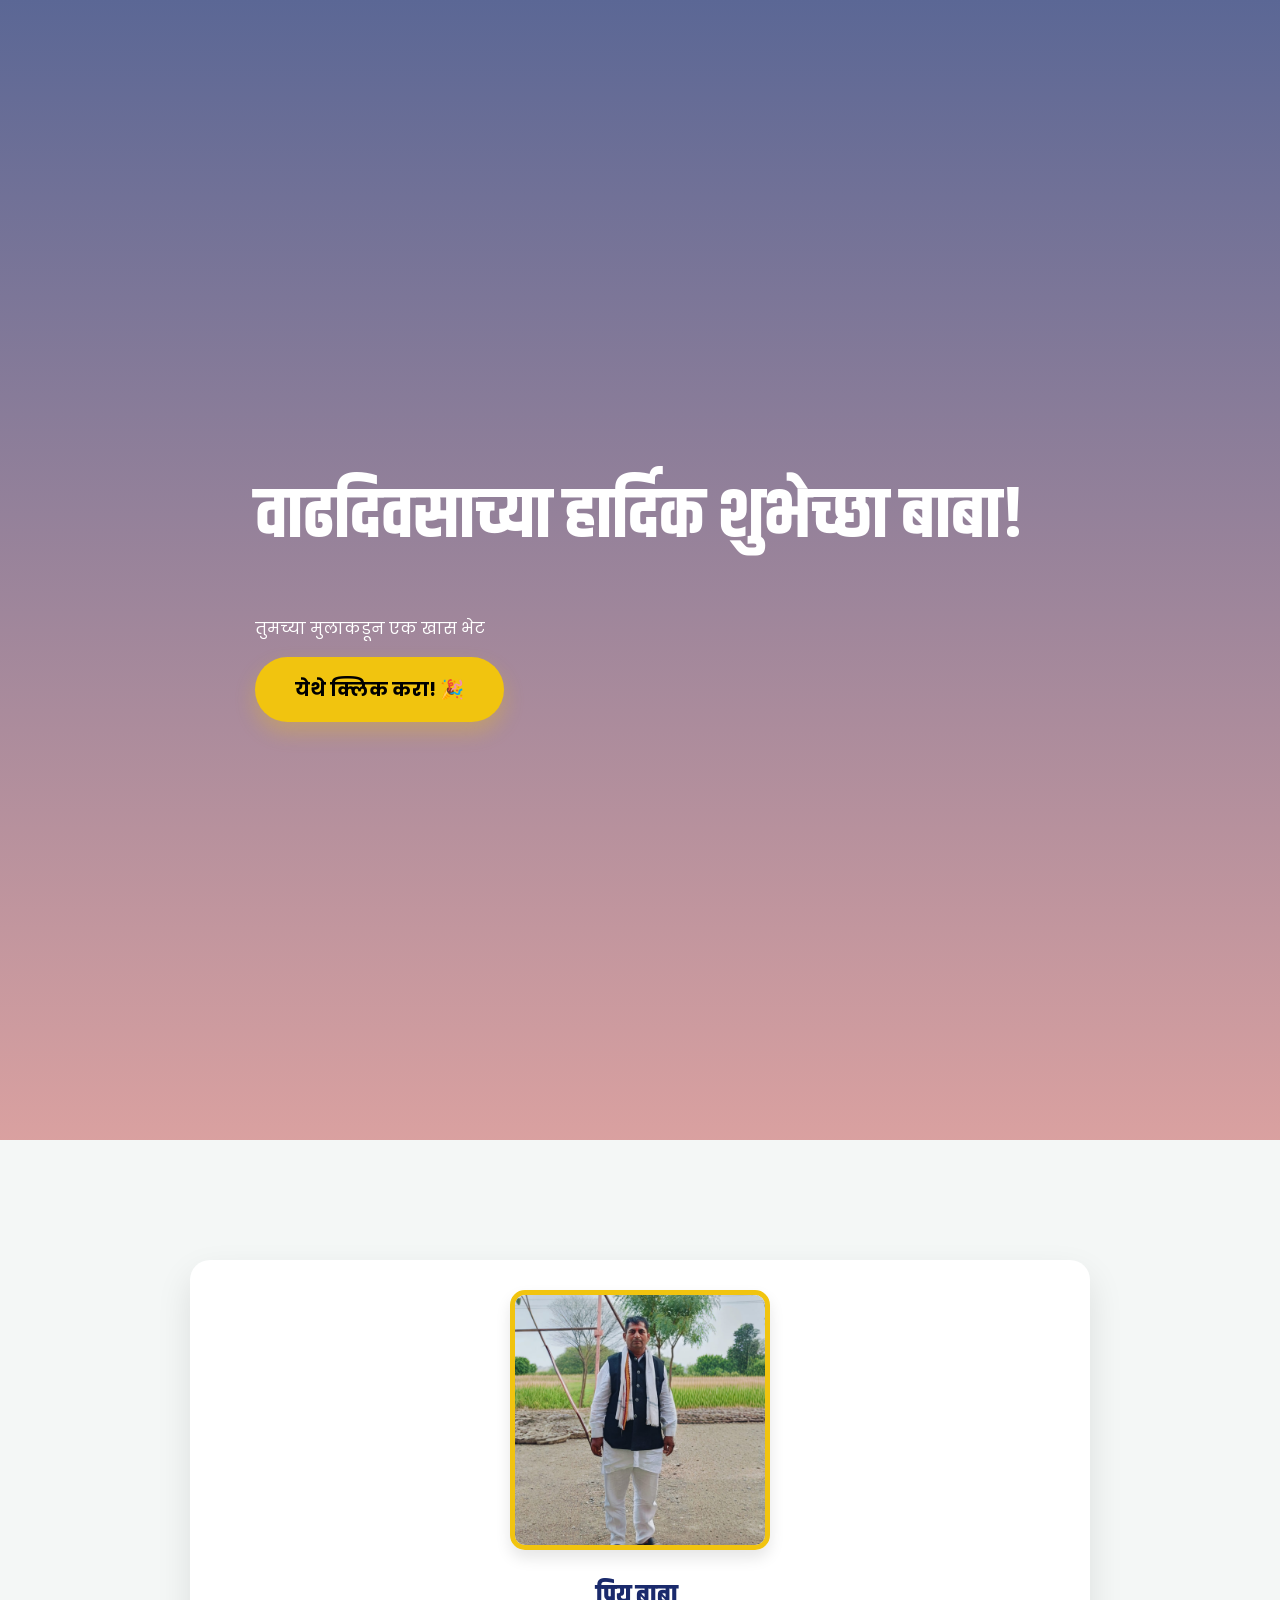
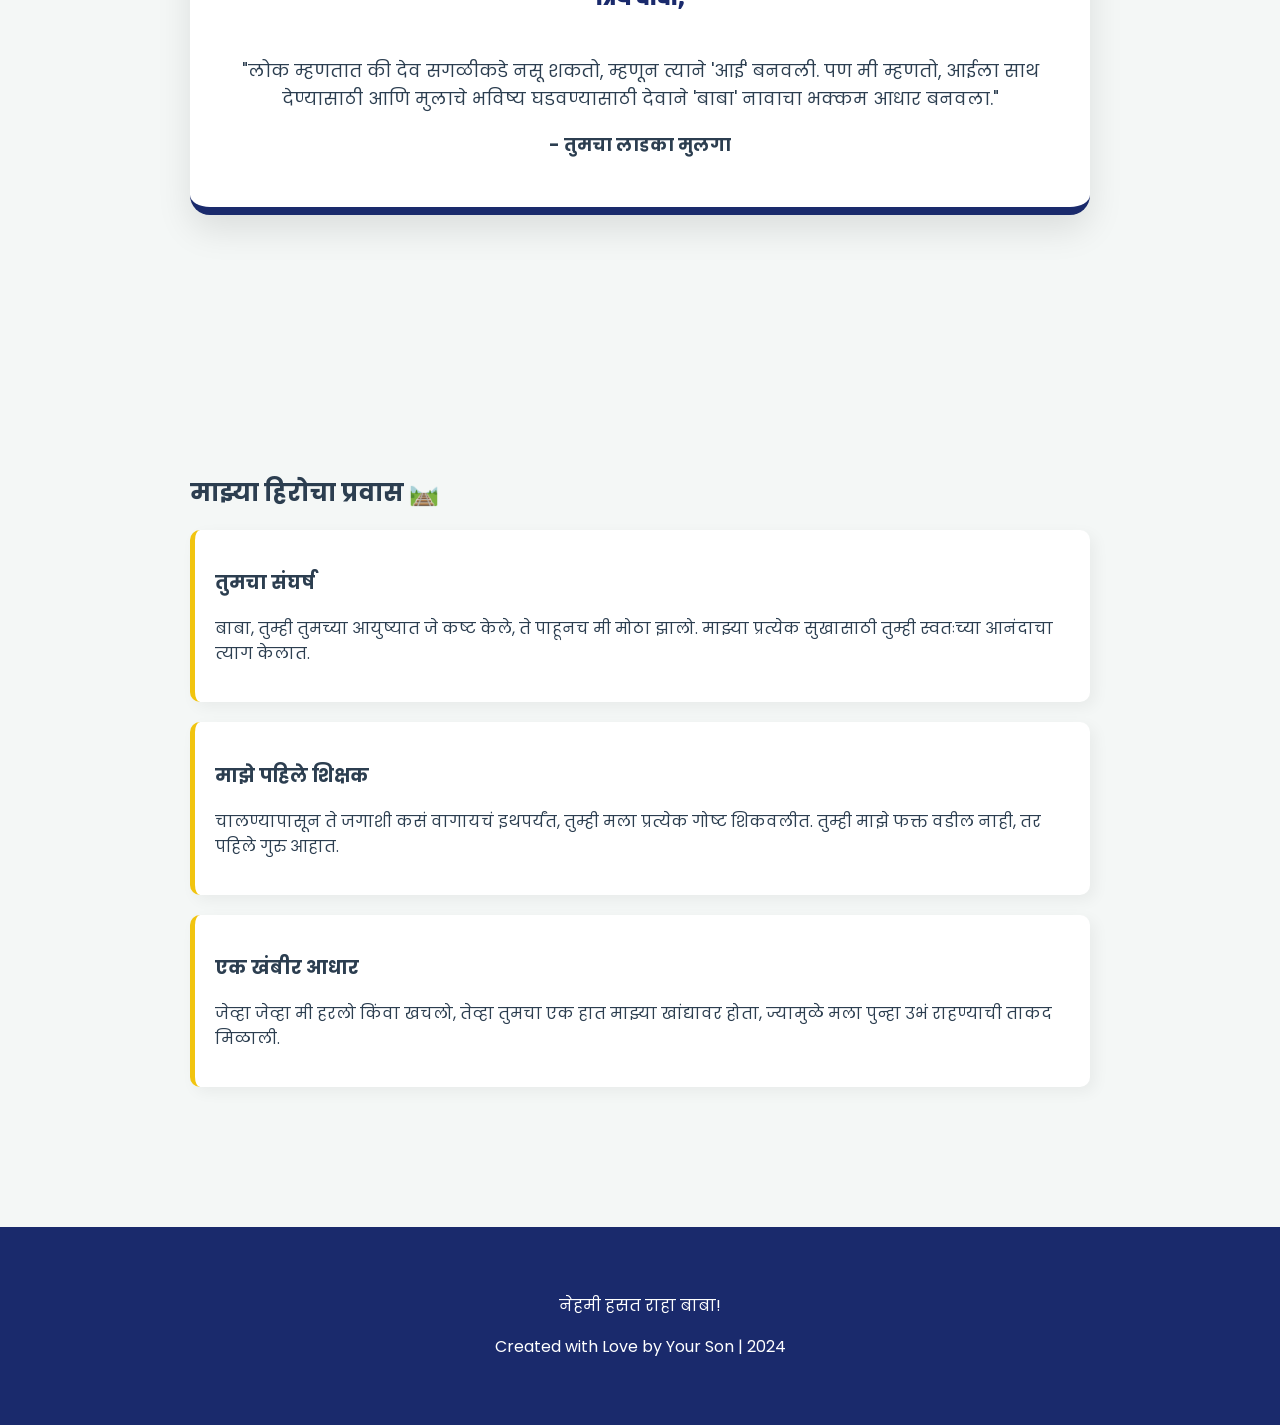
==== index.html @ 846e02d5 "Add files via upload" ====
<!DOCTYPE html>
<html lang="mr">
<head>
    <meta charset="UTF-8">
    <meta name="viewport" content="width=device-width, initial-scale=1.0">
    <title>वाढदिवसाच्या शुभेच्छा बाबा! | तुमच्या मुलाकडून</title>
    <link href="https://fonts.googleapis.com/css2?family=Khand:wght@400;700&family=Poppins:wght@300;600&display=swap" rel="stylesheet">
    <link rel="stylesheet" href="style.css">
</head>
<body>

    <!-- Page 1: Home -->
    <section id="home" class="hero">
        <div class="hero-content">
            <h1>वाढदिवसाच्या हार्दिक शुभेच्छा बाबा!</h1>
            <p class="hero-subtitle">तुमच्या मुलाकडून एक खास भेट</p>
            <a href="letter.html" class="btn-surprise" style="text-decoration: none; display: inline-block;">येथे क्लिक करा! 🎉</a>
        </div>
    </section>

            <!-- Page 3: Personal Message from Son (Alignment Fixed Here) -->
    <section id="messages">
        <div class="message-grid">
            <div class="message-card central-card">
                <!-- Properly aligned Photo Container -->
                <div class="photo-box">
                    <img src="a.jpeg" alt="Baba and Me">
                </div>
                
                <div class="message-content">
                    <h4>प्रिय बाबा,</h4>
                    <p>"लोक म्हणतात की देव सगळीकडे नसू शकतो, म्हणून त्याने 'आई' बनवली. पण मी म्हणतो, आईला साथ देण्यासाठी आणि मुलाचे भविष्य घडवण्यासाठी देवाने 'बाबा' नावाचा भक्कम आधार बनवला."</p>
                    <p><strong>- तुमचा लाडका मुलगा</strong></p>
                </div>
            </div>
        </div>
    </section>


    <!-- Page 2: Journey -->
    <section id="journey">
        <h2>माझ्या हिरोचा प्रवास 🛤️</h2>
        <div class="timeline">
            <div class="timeline-item">
                <h3>तुमचा संघर्ष</h3>
                <p>बाबा, तुम्ही तुमच्या आयुष्यात जे कष्ट केले, ते पाहूनच मी मोठा झालो. माझ्या प्रत्येक सुखासाठी तुम्ही स्वतःच्या आनंदाचा त्याग केलात.</p>
            </div>
            <div class="timeline-item">
                <h3>माझे पहिले शिक्षक</h3>
                <p>चालण्यापासून ते जगाशी कसं वागायचं इथपर्यंत, तुम्ही मला प्रत्येक गोष्ट शिकवलीत. तुम्ही माझे फक्त वडील नाही, तर पहिले गुरु आहात.</p>
            </div>
            <div class="timeline-item">
                <h3>एक खंबीर आधार</h3>
                <p>जेव्हा जेव्हा मी हरलो किंवा खचलो, तेव्हा तुमचा एक हात माझ्या खांद्यावर होता, ज्यामुळे मला पुन्हा उभं राहण्याची ताकद मिळाली.</p>
            </div>
        </div>
    </section>


    <footer>
        <p>नेहमी हसत राहा बाबा!</p>
        <p>Created with Love by Your Son | 2024</p>
    </footer>

    <script src="baba.js"></script>
</body>
</html>
---- style.css ----
:root {
    --primary-color: #1a2a6c;
    --accent-color: #f1c40f;
    --text-color: #2c3e50;
    --bg-color: #f4f7f6;
}

body {
    margin: 0;
    font-family: 'Poppins', 'Khand', sans-serif;
    background: var(--bg-color);
    color: var(--text-color);
    scroll-behavior: smooth;
    perspective: 1000px;
}

nav {
    background: rgba(255, 255, 255, 0.8);
    backdrop-filter: blur(15px);
    padding: 15px;
    position: fixed;
    width: 100%;
    top: 0;
    z-index: 1000;
    display: flex;
    justify-content: center;
    gap: 25px;
    box-shadow: 0 2px 20px rgba(0,0,0,0.05);
}

nav a {
    text-decoration: none;
    color: var(--primary-color);
    font-weight: 700;
    font-family: 'Khand';
    font-size: 1.3rem;
    transition: 0.3s;
}

nav a:hover {
    color: var(--accent-color);
}

section {
    padding: 120px 20px;
    max-width: 900px;
    margin: 0 auto;
    opacity: 0;
    transform: translateY(40px);
    transition: all 1.2s cubic-bezier(0.22, 1, 0.36, 1);
}

section.visible {
    opacity: 1;
    transform: translateY(0);
}

.hero {
    height: 100vh;
    max-width: 100%;
    display: flex;
    align-items: center;
    justify-content: center;
    background: linear-gradient(rgba(26, 42, 108, 0.7), rgba(178, 31, 31, 0.4)), 
                url('https://images.unsplash.com/photo-1490079027102-cd08f2308c73?auto=format&fit=crop&w=1350&q=80');
    background-size: cover;
    background-attachment: fixed;
    color: white;
}

.hero h1 {
    font-family: 'Khand';
    font-size: 4.5rem;
    line-height: 1.1;
    animation: float 5s ease-in-out infinite;
}

@keyframes float {
    0%, 100% { transform: translateZ(0px) rotateX(0deg); }
    50% { transform: translateZ(50px) rotateX(10deg); }
}

.message-card {
    background: white;
    padding: 40px;
    border-radius: 20px;
    box-shadow: 0 20px 40px rgba(0,0,0,0.1);
    transform-style: preserve-3d;
    border-bottom: 8px solid var(--primary-color);
}

.message-card:hover {
    transform: rotateY(5deg) rotateX(2deg) translateY(-10px);
}

.timeline-item {
    background: white;
    margin-bottom: 20px;
    padding: 20px;
    border-radius: 10px;
    border-left: 5px solid var(--accent-color);
    box-shadow: 5px 5px 15px rgba(0,0,0,0.05);
}

.poem-box {
    background: #fff;
    padding: 50px;
    border-radius: 5px;
    font-family: 'Khand';
    font-size: 1.6rem;
    line-height: 1.8;
    text-align: center;
    box-shadow: 20px 20px 60px #bebebe, -20px -20px 60px #ffffff; /* Neumorphic effect */
}

.btn-surprise {
    background: var(--accent-color);
    color: #000;
    padding: 18px 40px;
    border: none;
    border-radius: 50px;
    font-weight: bold;
    font-size: 1.2rem;
    cursor: pointer;
    box-shadow: 0 10px 20px rgba(241, 196, 15, 0.3);
    transition: 0.3s;
}

.btn-surprise:hover {
    transform: scale(1.1);
    background: #f39c12;
}

footer {
    background: var(--primary-color);
    color: white;
    padding: 50px;
    text-align: center;
}

.photo-placeholder {
    width: 100%;
    height: 300px;
    background: #eee;
    border-radius: 15px;
    margin-bottom: 20px;
    display: flex;
    align-items: center;
    justify-content: center;
    border: 2px dashed #ccc;
}
/* --- Surprise Page Styling --- */

.hidden {
    display: none;
}

#surprise-page {
    position: fixed;
    top: 0;
    left: 0;
    width: 100%;
    height: 100%;
    background: radial-gradient(circle, #1a2a6c, #b21f1f, #fdbb2d);
    z-index: 2000;
    overflow-y: auto;
    padding-top: 50px;
    animation: zoomIn 0.8s cubic-bezier(0.175, 0.885, 0.32, 1.275);
}

@keyframes zoomIn {
    from { transform: scale(0); opacity: 0; }
    to { transform: scale(1); opacity: 1; }
}

.close-btn {
    position: absolute;
    top: 20px;
    right: 20px;
    background: white;
    border: none;
    padding: 10px 20px;
    border-radius: 20px;
    cursor: pointer;
    font-weight: bold;
}

/* 3D Award Card Flip */
.award-container {
    display: flex;
    justify-content: center;
    padding: 40px 20px;
    perspective: 1000px;
}

.award-card {
    width: 300px;
    height: 400px;
    cursor: pointer;
}

.award-inner {
    position: relative;
    width: 100%;
    height: 100%;
    text-align: center;
    transition: transform 0.8s;
    transform-style: preserve-3d;
}

.award-card:hover .award-inner {
    transform: rotateY(180deg);
}

.award-front, .award-back {
    position: absolute;
    width: 100%;
    height: 100%;
    backface-visibility: hidden;
    border-radius: 15px;
    display: flex;
    flex-direction: column;
    align-items: center;
    justify-content: center;
    padding: 20px;
    box-sizing: border-box;
}

.award-front {
    background: linear-gradient(135deg, #ffd700, #b8860b);
    color: #333;
    border: 10px solid #fff;
}

.award-back {
    background: #fff;
    color: #1a2a6c;
    transform: rotateY(180deg);
    border: 5px solid #ffd700;
}

/* Promises Styling */
.promises-section {
    color: white;
    padding: 40px 20px;
    text-align: center;
}

.promise-list {
    max-width: 600px;
    margin: 0 auto;
    text-align: left;
}

.promise-item {
    background: rgba(255, 255, 255, 0.1);
    margin: 10px 0;
    padding: 15px;
    border-radius: 10px;
    backdrop-filter: blur(5px);
    border-left: 5px solid #f1c40f;
    font-size: 1.2rem;
    font-family: 'Khand';
    transform: translateZ(20px);
}

/* Gift Box Animation */
.gift-box {
    font-size: 80px;
    cursor: pointer;
    transition: transform 0.3s;
}

.gift-box:hover {
    transform: scale(1.2) rotate(10deg);
}
/* Card Alignment */
.message-card {
    display: flex;
    flex-direction: column;
    align-items: center; /* Centers items horizontally */
    text-align: center;   /* Centers text */
    padding: 30px;
    background: white;
    border-radius: 20px;
    box-shadow: 0 15px 35px rgba(0,0,0,0.1);
}

/* Photo Box Styling */
.photo-box {
    width: 250px;         /* Fixed width */
    height: 250px;        /* Fixed height to make it a square */
    margin-bottom: 25px;  /* Space between photo and text */
    overflow: hidden;     /* Clips the image to the border-radius */
    border-radius: 15px;  /* Rounded corners */
    border: 5px solid #f1c40f; /* Adds a nice gold frame */
    box-shadow: 0 8px 15px rgba(0,0,0,0.1);
    display: flex;
    justify-content: center;
    align-items: center;
}

.photo-box img {
    width: 100%;
    height: 100%;
    object-fit: cover;    /* Ensures image fills the square without stretching */
    display: block;
}

/* Text Content Styling */
.message-content h4 {
    font-family: 'Khand', sans-serif;
    font-size: 1.8rem;
    margin-top: 0;
    color: #1a2a6c;
}

.message-content p {
    font-family: 'Poppins', 'Khand', sans-serif;
    font-size: 1.1rem;
    line-height: 1.6;
}
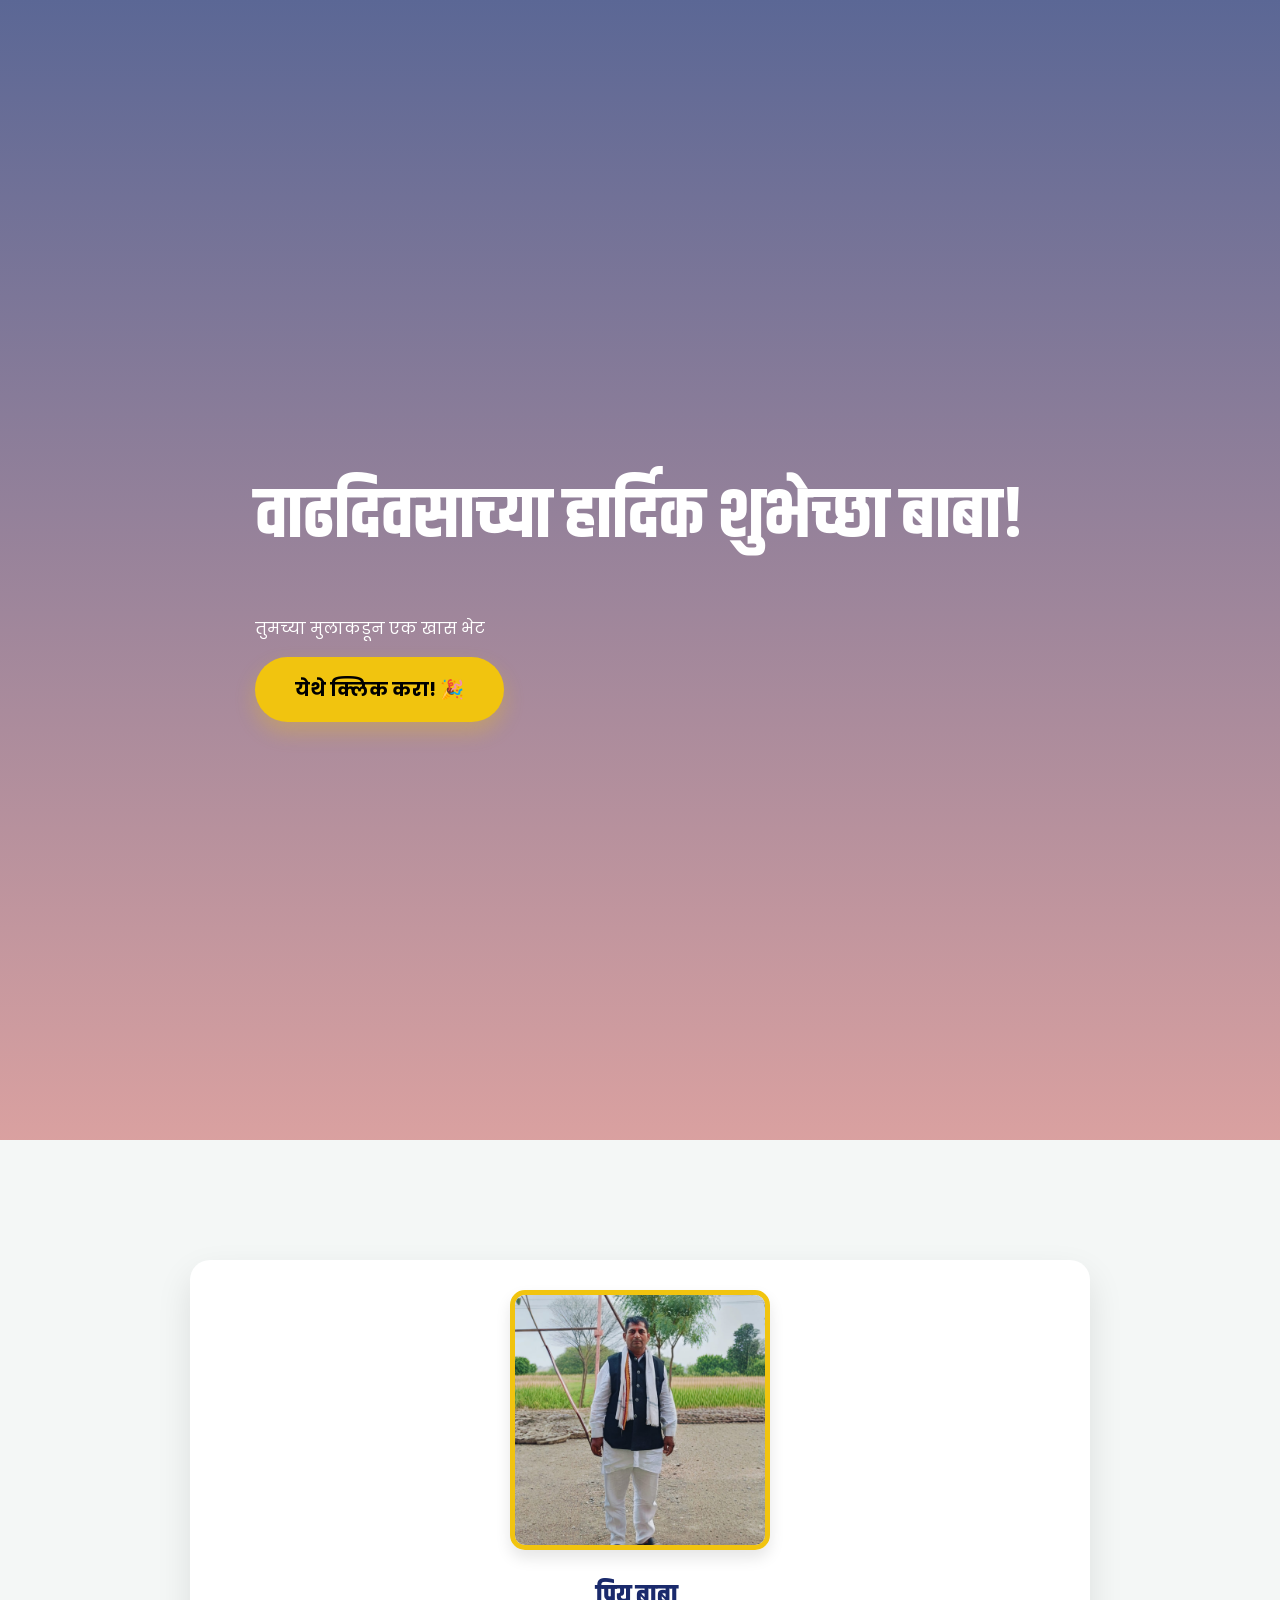
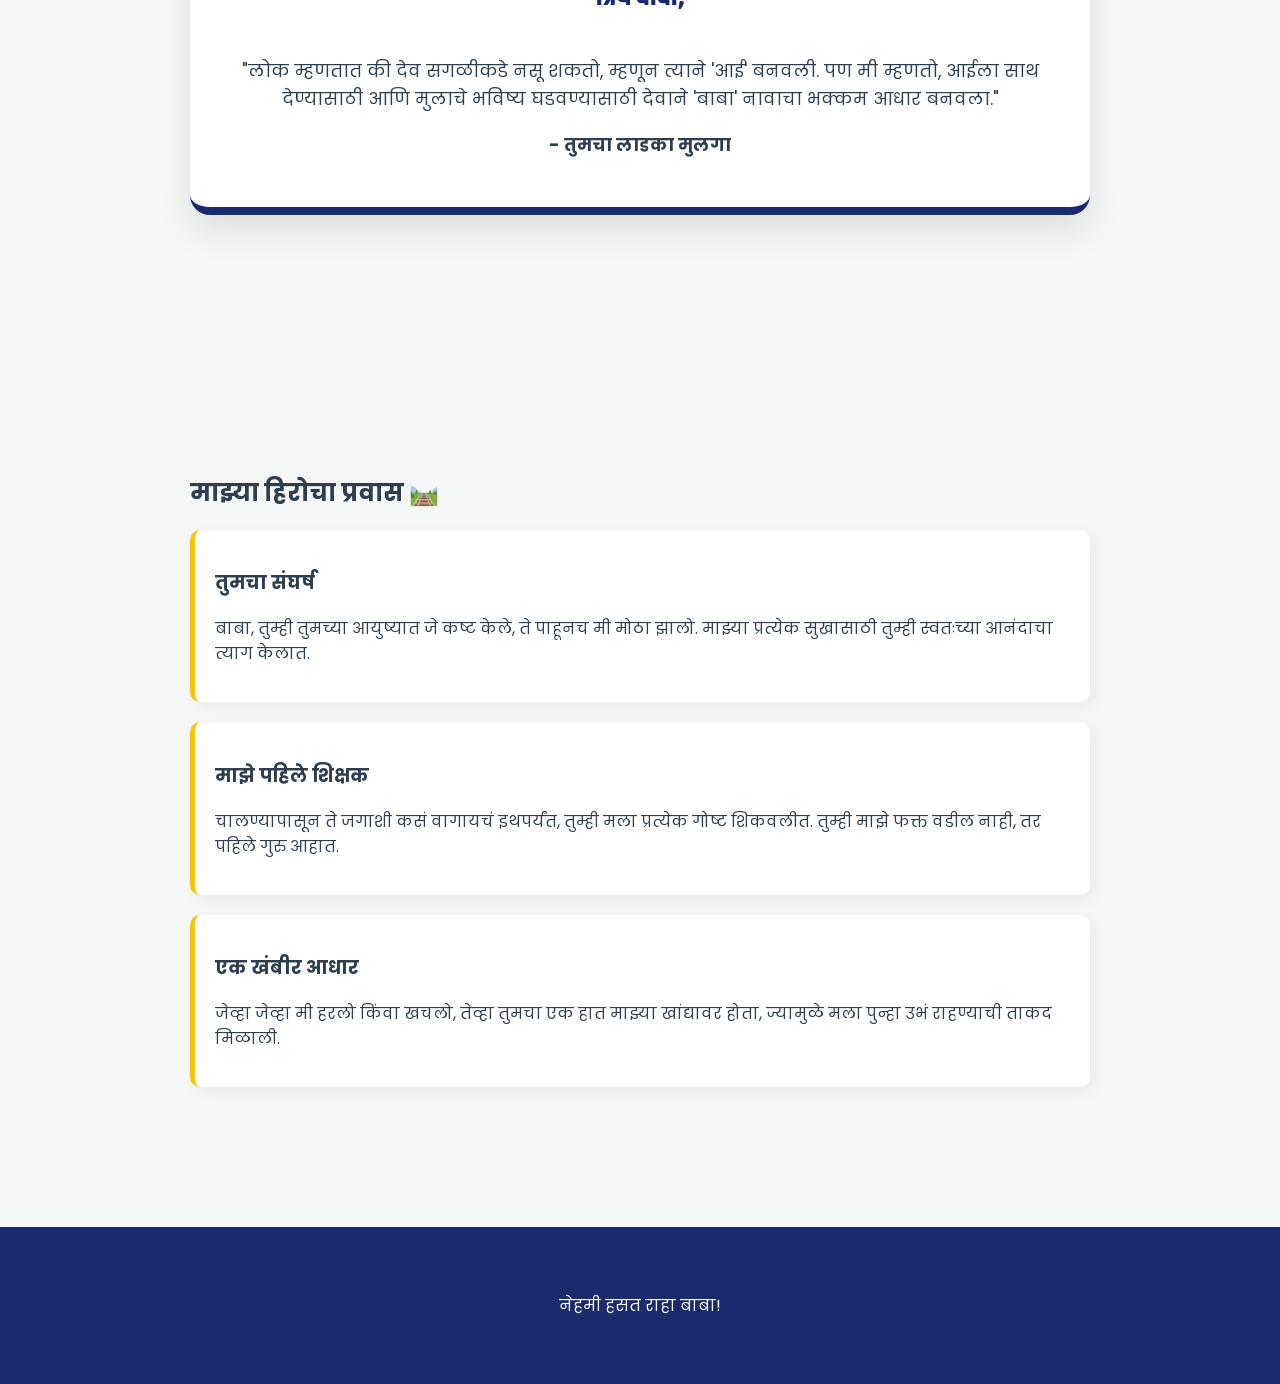
==== commit f84e3b78: "Add files via upload" ====
--- a/index.html
+++ b/index.html
@@ -59,7 +59,6 @@
 
     <footer>
         <p>नेहमी हसत राहा बाबा!</p>
-        <p>Created with Love by Your Son | 2024</p>
     </footer>
 
     <script src="baba.js"></script>
